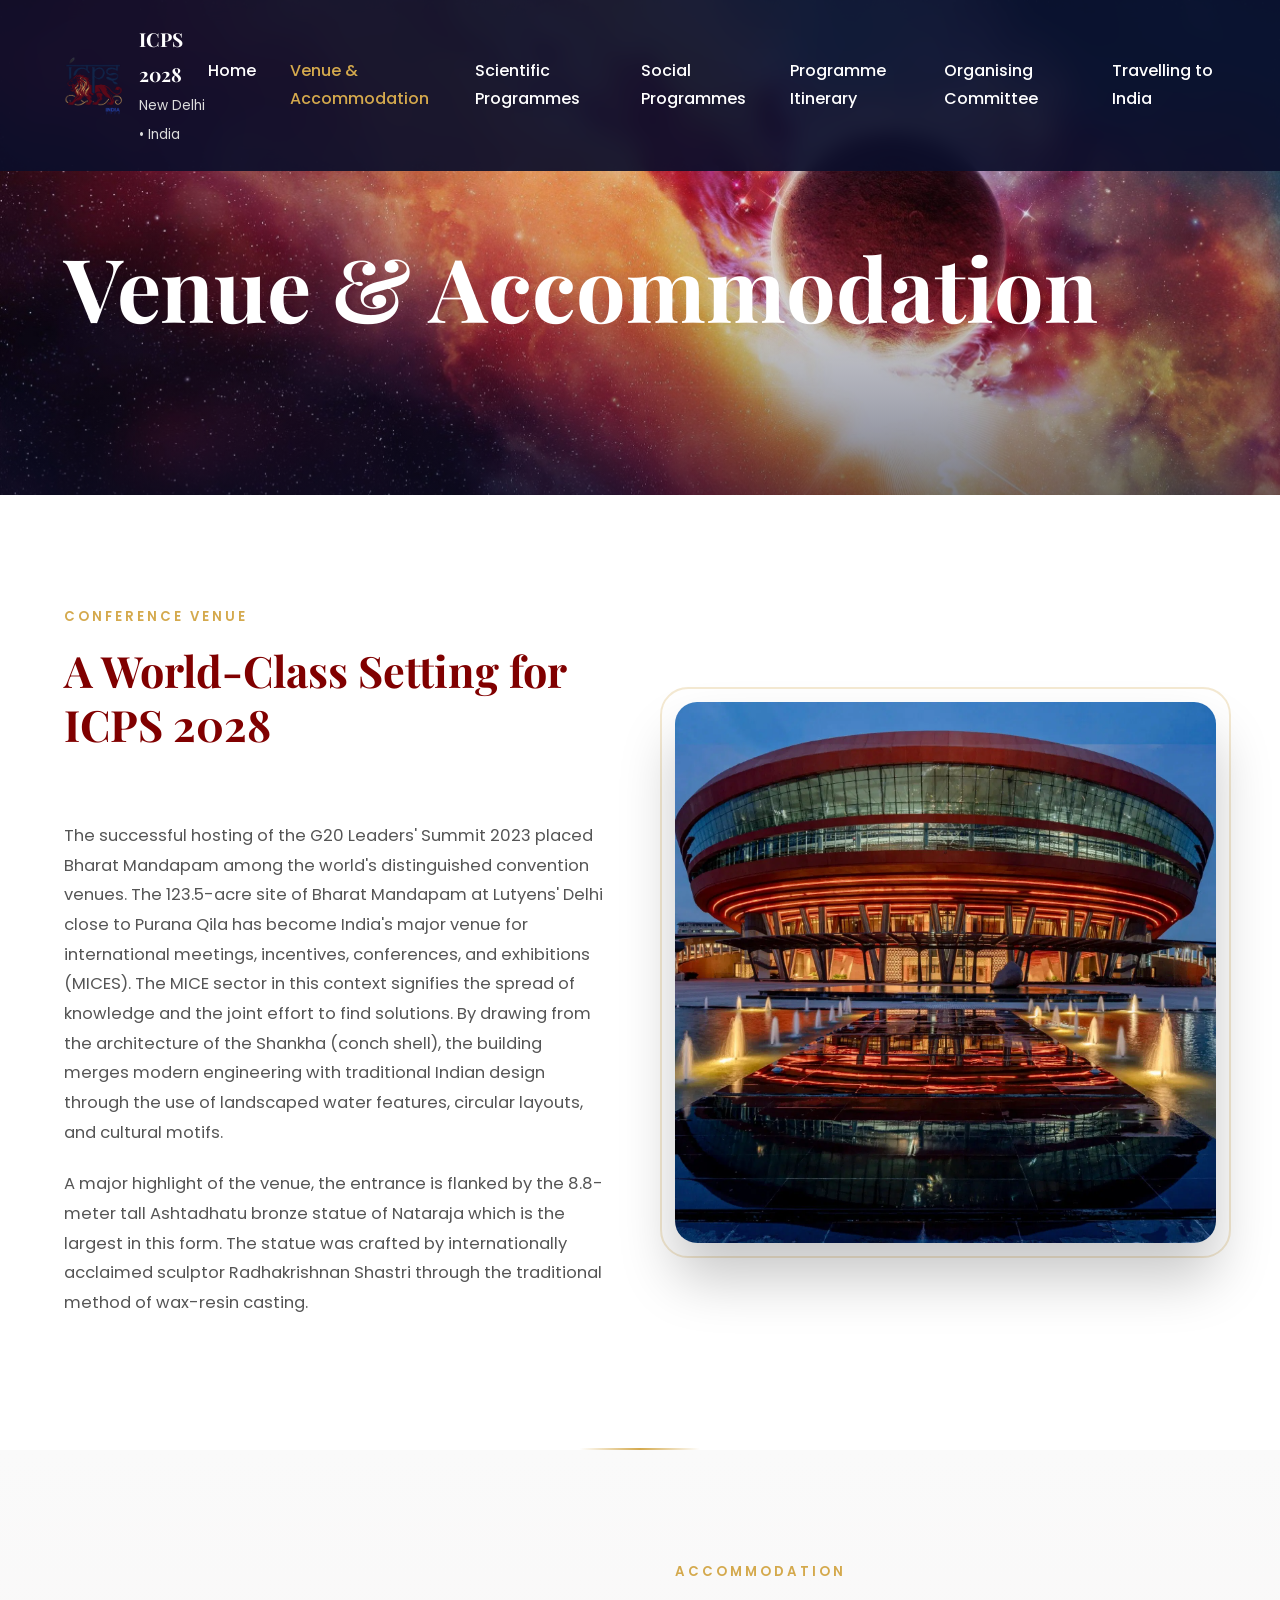
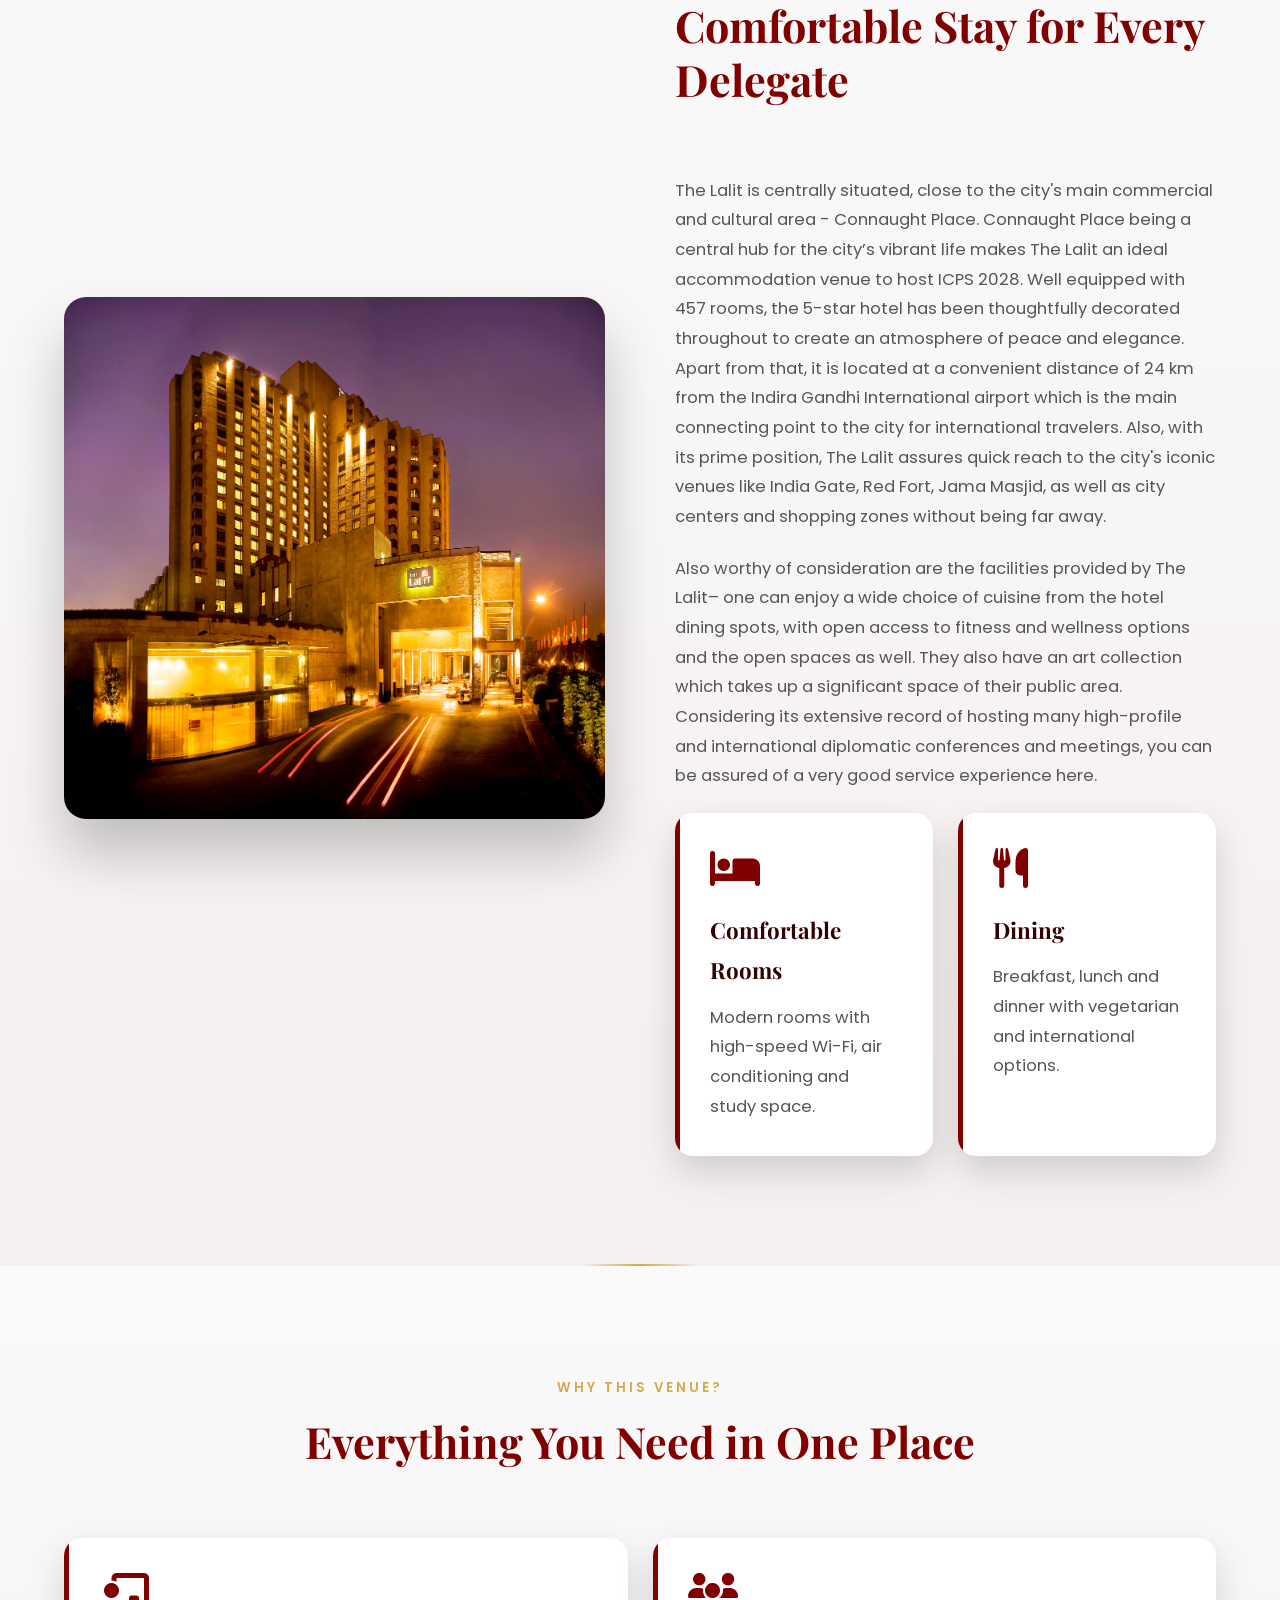
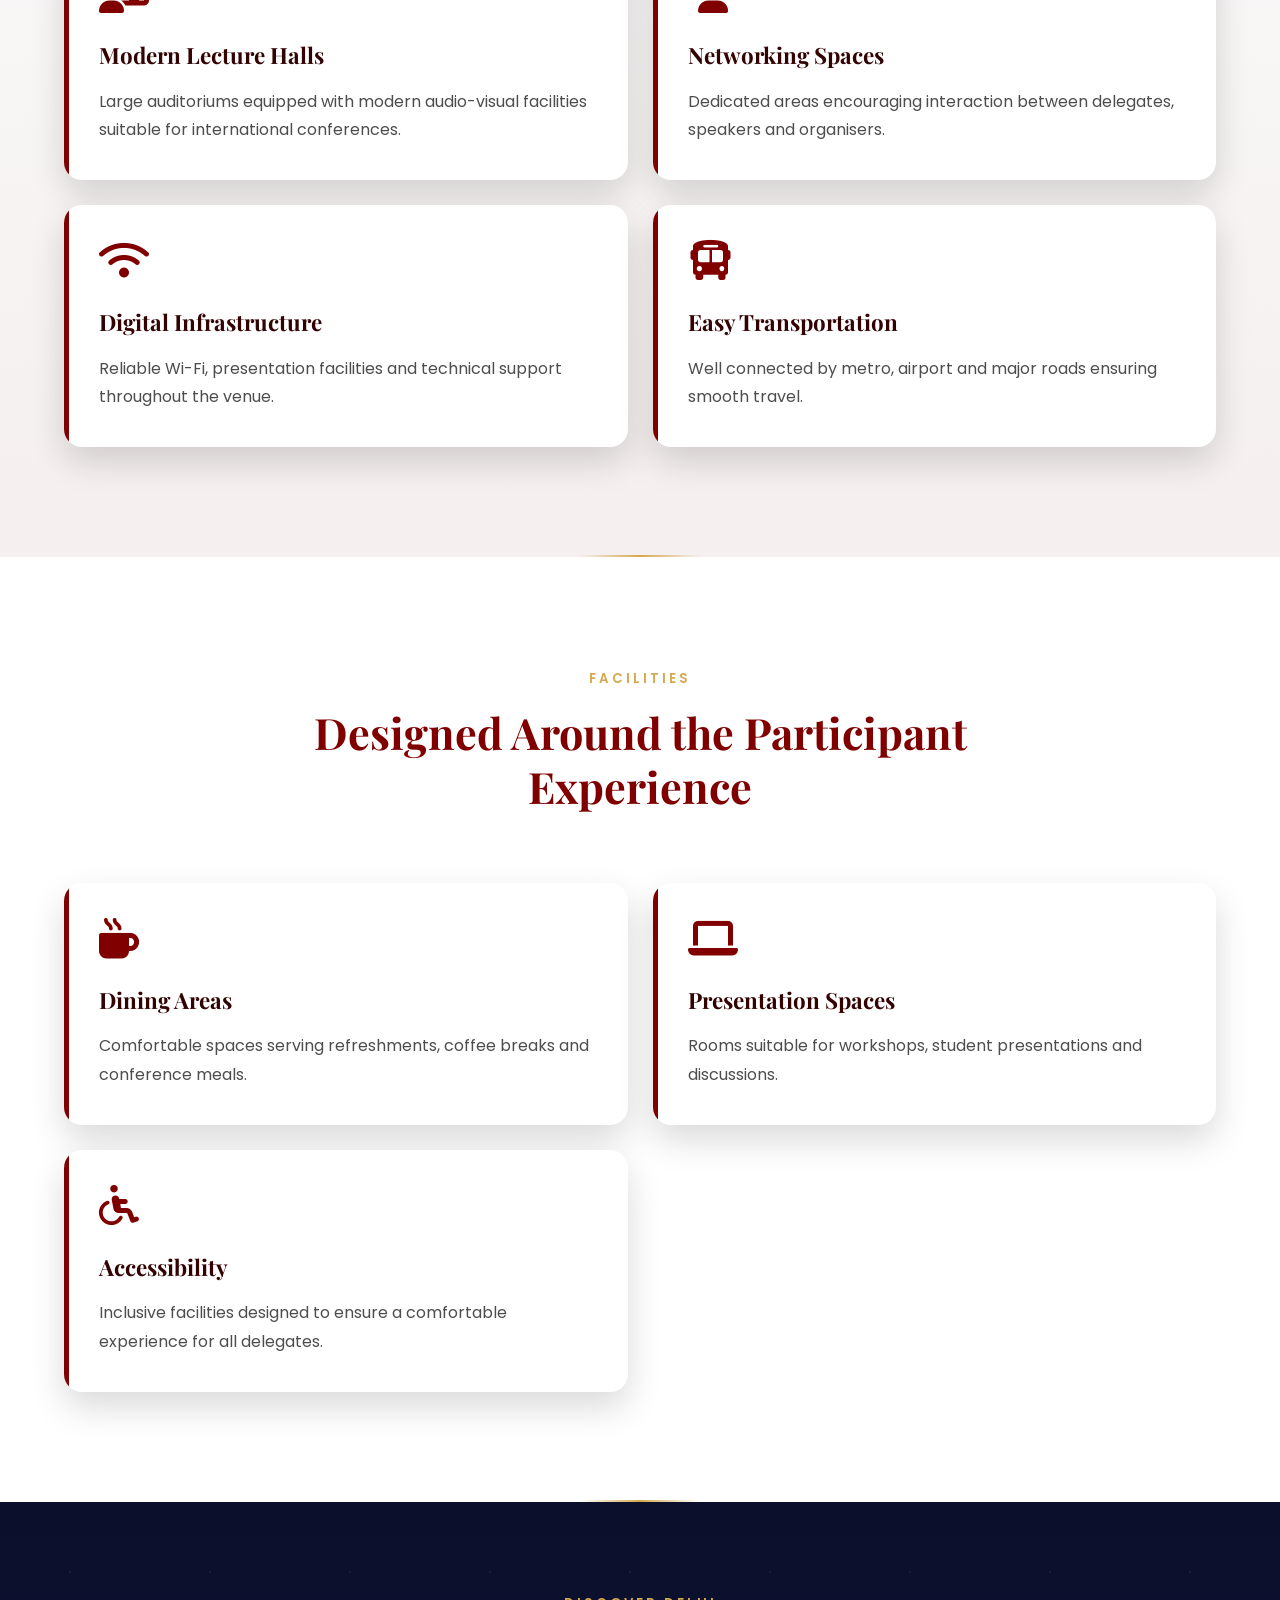
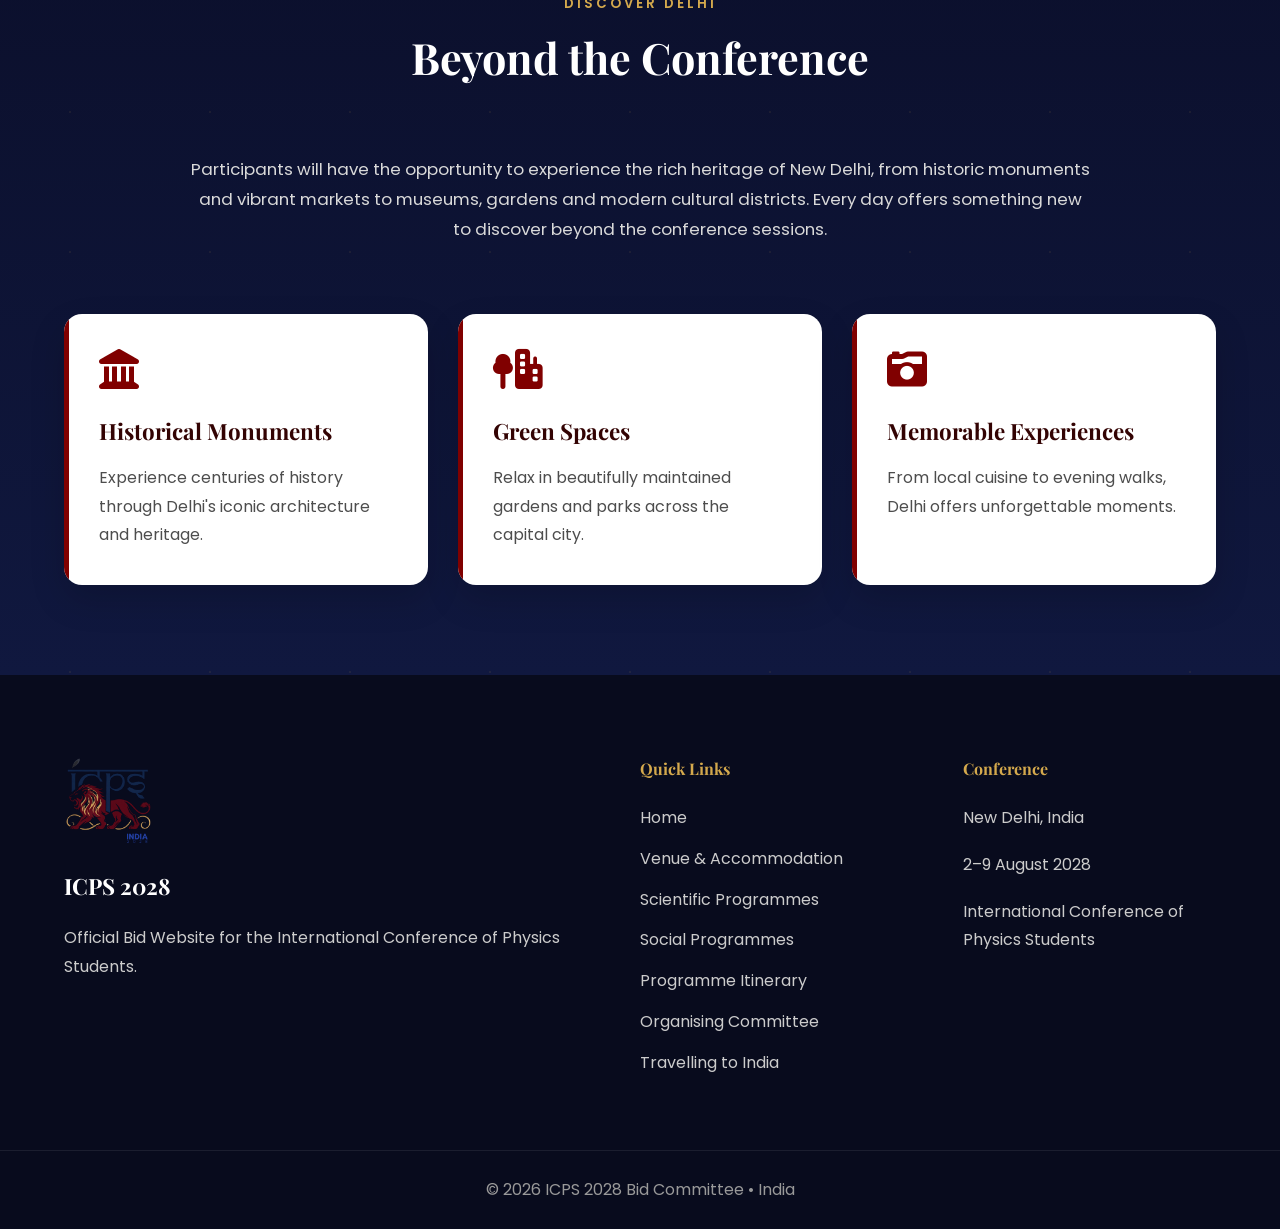
==== accommodation.html @ 09d7562a "Added files via upload" ====
<!DOCTYPE html>
<html lang="en">

<head>

    <meta charset="UTF-8">

    <meta http-equiv="X-UA-Compatible" content="IE=edge">

    <meta name="viewport" content="width=device-width, initial-scale=1.0">

    <title>Accommodation & Venue | ICPS 2028</title>

    <link rel="icon" href="images/logo.png">

    <link rel="preconnect" href="https://fonts.googleapis.com">

    <link rel="preconnect" href="https://fonts.gstatic.com" crossorigin>

    <link href="https://fonts.googleapis.com/css2?family=Playfair+Display:wght@600;700&family=Poppins:wght@300;400;500;600;700&display=swap"
        rel="stylesheet">

    <link rel="stylesheet"
        href="https://cdnjs.cloudflare.com/ajax/libs/font-awesome/6.6.0/css/all.min.css">

    <link rel="stylesheet" href="css/style.css">

</head>

<body>

<header id="header">

<div class="container nav-container">

<a href="index.html" class="logo">

<img src="images/logo.png" alt="ICPS Logo">

<div class="logo-text">

<h3>ICPS 2028</h3>

<span>New Delhi • India</span>

</div>

</a>

<nav>

<ul>

<li><a href="index.html">Home</a></li>

<li><a class="active" href="accommodation.html">Venue & Accommodation</a></li>

<li><a href="scientific.html">Scientific Programmes</a></li>

<li><a href="social.html">Social Programmes</a></li>

<li><a href="schedule.html">Programme Itinerary</a></li>

<li><a href="committee.html">Organising Committee</a></li>

<li><a href="flights.html">Travelling to India</a></li>

</ul>

</nav>

<div class="mobile-menu">

<i class="fa-solid fa-bars"></i>

</div>

</div>

</header>



<!-- ================================= -->

<!-- PAGE HERO -->

<!-- ================================= -->

<section class="sub-hero">

<img src="images/hero-bg.jpg" class="hero-bg">

<div class="overlay"></div>

<div class="container">

<h1>

Venue & Accommodation

</h1>


</div>

</section>



<!-- ================================= -->
<!-- CONFERENCE VENUE -->
<!-- ================================= -->

<section class="section">

    <div class="container">

        <div class="two-column reverse">

            <div class="image-content">

                <img src="images/venue.jpg" alt="Conference Venue">

            </div>

            <div class="text-content">

                <div class="section-title left">

                    <h5>CONFERENCE VENUE</h5>

                    <h2>

                        A World-Class Setting for ICPS 2028

                    </h2>

                </div>

                <p>

The successful hosting of the G20 Leaders' Summit 2023 placed Bharat Mandapam among the world's distinguished convention venues. The 123.5-acre site of Bharat Mandapam at Lutyens' Delhi close to Purana Qila has become India's major venue for international meetings, incentives, conferences, and exhibitions (MICES). The MICE sector in this context signifies the spread of knowledge and the joint effort to find solutions. By drawing from the architecture of the Shankha (conch shell), the building merges modern engineering with traditional Indian design through the use of landscaped water features, circular layouts, and cultural motifs.

                </p>

                <p>

A major highlight of the venue, the entrance is flanked by the 8.8-meter tall Ashtadhatu bronze statue of Nataraja which is the largest in this form. The statue was crafted by internationally acclaimed sculptor Radhakrishnan Shastri through the traditional method of wax-resin casting.

                </p>

            </div>

        </div>

    </div>

</section>


<!-- ================================= -->

<!-- ACCOMMODATION -->

<!-- ================================= -->

<section class="section alt-section">

<div class="container">

<div class="two-column">

<div class="image-content">

<img src="images/accommodation.jpg"
alt="Accommodation">

</div>

<div class="text-content">

<div class="section-title left">

<h5>ACCOMMODATION</h5>

<h2>

Comfortable Stay for Every Delegate

</h2>

</div>

<p>

The Lalit is centrally situated, close to the city's main commercial and cultural area - Connaught Place. Connaught Place being a central hub for the city’s vibrant life makes The Lalit an ideal accommodation venue to host ICPS 2028.

Well equipped with 457 rooms, the 5-star hotel has been thoughtfully decorated throughout to create an atmosphere of peace and elegance. Apart from that, it is located at a convenient distance of 24 km from the Indira Gandhi International airport which is the main connecting point to the city for international travelers. Also, with its prime position, The Lalit assures quick reach to the city's iconic venues like India Gate, Red Fort, Jama Masjid, as well as city centers and shopping zones without being far away.
</p>

<p>

Also worthy of consideration are the facilities provided by The Lalit– one can enjoy a wide choice of cuisine from the hotel dining spots, with open access to fitness and wellness options and the open spaces as well. They also have an art collection which takes up a significant space of their public area. Considering its extensive record of hosting many high-profile and international diplomatic conferences and meetings, you can be assured of a very good service experience here.

</p>

<div class="feature-grid">

<div class="feature-card">

<i class="fa-solid fa-bed"></i>

<h3>

Comfortable Rooms

</h3>

<p>

Modern rooms with high-speed Wi-Fi,
air conditioning and study space.

</p>

</div>

<div class="feature-card">

<i class="fa-solid fa-utensils"></i>

<h3>

Dining

</h3>

<p>

Breakfast, lunch and dinner with
vegetarian and international options.

</p>

</div>

</div>

</div>

</div>

</div>

</section>


<!-- ================================= -->
<!-- VENUE HIGHLIGHTS -->
<!-- ================================= -->

<section class="section alt-section">

<div class="container">

<div class="section-title">

<h5>WHY THIS VENUE?</h5>

<h2>

Everything You Need in One Place

</h2>

</div>

<div class="feature-grid">

<div class="feature-card">

<i class="fa-solid fa-chalkboard-user"></i>

<h3>

Modern Lecture Halls

</h3>

<p>

Large auditoriums equipped with modern
audio-visual facilities suitable for
international conferences.

</p>

</div>

<div class="feature-card">

<i class="fa-solid fa-users"></i>

<h3>

Networking Spaces

</h3>

<p>

Dedicated areas encouraging interaction
between delegates, speakers and organisers.

</p>

</div>

<div class="feature-card">

<i class="fa-solid fa-wifi"></i>

<h3>

Digital Infrastructure

</h3>

<p>

Reliable Wi-Fi, presentation facilities
and technical support throughout the venue.

</p>

</div>

<div class="feature-card">

<i class="fa-solid fa-bus"></i>

<h3>

Easy Transportation

</h3>

<p>

Well connected by metro, airport and
major roads ensuring smooth travel.

</p>

</div>

</div>

</div>

</section>



<!-- ================================= -->
<!-- FACILITIES -->
<!-- ================================= -->

<section class="section">

<div class="container">

<div class="section-title">

<h5>FACILITIES</h5>

<h2>

Designed Around the Participant Experience

</h2>

</div>

<div class="feature-grid">

<div class="feature-card">

<i class="fa-solid fa-mug-hot"></i>

<h3>

Dining Areas

</h3>

<p>

Comfortable spaces serving refreshments,
coffee breaks and conference meals.

</p>

</div>

<div class="feature-card">

<i class="fa-solid fa-laptop"></i>

<h3>

Presentation Spaces

</h3>

<p>

Rooms suitable for workshops,
student presentations and discussions.

</p>

</div>

<div class="feature-card">

<i class="fa-solid fa-wheelchair"></i>

<h3>

Accessibility

</h3>

<p>

Inclusive facilities designed to ensure
a comfortable experience for all delegates.

</p>

</div>

</div>

</div>

</section>



<!-- ================================= -->
<!-- EXPLORE DELHI -->
<!-- ================================= -->

<section class="readiness">

<div class="container">

<div class="section-title">

<h5>DISCOVER DELHI</h5>

<h2>

Beyond the Conference

</h2>

</div>

<p class="readiness-text">

Participants will have the opportunity to
experience the rich heritage of New Delhi,
from historic monuments and vibrant markets
to museums, gardens and modern cultural
districts. Every day offers something new
to discover beyond the conference sessions.

</p>

<div class="ready-grid">

<div class="feature-card">

<i class="fa-solid fa-landmark"></i>

<h3>

Historical Monuments

</h3>

<p>

Experience centuries of history through
Delhi's iconic architecture and heritage.

</p>

</div>

<div class="feature-card">

<i class="fa-solid fa-tree-city"></i>

<h3>

Green Spaces

</h3>

<p>

Relax in beautifully maintained gardens
and parks across the capital city.

</p>

</div>

<div class="feature-card">

<i class="fa-solid fa-camera-retro"></i>

<h3>

Memorable Experiences

</h3>

<p>

From local cuisine to evening walks,
Delhi offers unforgettable moments.

</p>

</div>

</div>

</div>

</section>



<!-- ================================= -->
<!-- FOOTER -->
<!-- ================================= -->

<footer>

<div class="container footer-grid">

<div>

<img src="images/logo.png"
class="footer-logo"
alt="ICPS Logo">

<h3>

ICPS 2028

</h3>

<p>

Official Bid Website for the
International Conference of
Physics Students.

</p>

</div>

<div>

<h4>

Quick Links

</h4>

<ul>

<li><a href="index.html">Home</a></li>

<li><a href="accommodation.html">Venue & Accommodation</a></li>

<li><a href="scientific.html">Scientific Programmes</a></li>

<li><a href="social.html">Social Programmes</a></li>

<li><a href="schedule.html">Programme Itinerary</a></li>

<li><a href="committee.html">Organising Committee</a></li>

<li><a href="flights.html">Travelling to India</a></li>

</ul>

</div>

<div>

<h4>

Conference

</h4>

<p>

New Delhi, India

</p>

<p>

2–9 August 2028

</p>

<p>

International Conference of
Physics Students

</p>

</div>

</div>

<div class="copyright">

© 2026 ICPS 2028 Bid Committee • India

</div>

</footer>

<script src="js/script.js"></script>

</body>

</html>
---- css/style.css ----
/* ===================================================
   ICPS 2028
   Main Stylesheet
   Part 1
=================================================== */


/*==============================
        GOOGLE VARIABLES
==============================*/

:root{

    --primary:#800000;
    --secondary:#330303;

    --white:#FFFFFF;

    --light:#E4D5D8;

    --navy:#0B0F2B;

    --gold:#D4A94D;

    --shadow:0 15px 35px rgba(0,0,0,.15);

    --radius:18px;

    --transition:.35s ease;

}


/*==============================
          RESET
==============================*/

*{

    margin:0;
    padding:0;
    box-sizing:border-box;

}

html{

    scroll-behavior:smooth;

}

body{

    font-family:'Poppins',sans-serif;

    color:var(--secondary);

    background:var(--white);

    overflow-x:hidden;

    line-height:1.8;

}

img{

    width:100%;

    display:block;

}

a{

    text-decoration:none;

}

ul{

    list-style:none;

}

section{

    padding:90px 0;

}

.container{

    width:90%;

    max-width:1250px;

    margin:auto;

}


/*==============================
        TYPOGRAPHY
==============================*/

h1,h2,h3,h4{

    font-family:'Playfair Display',serif;

    font-weight:700;

}

h1{

    font-size:5.5rem;

    color:white;

}

h1 span{

    color:var(--gold);

}

h2{

    font-size:2.7rem;

    color:var(--primary);

}

h3{

    font-size:1.4rem;

}

p{

    color:#4d4d4d;

    margin:18px 0;

}


/*==============================
        LOADER
==============================*/

#loader{

    position:fixed;

    inset:0;

    background:var(--navy);

    display:flex;

    flex-direction:column;

    justify-content:center;

    align-items:center;

    z-index:9999;

}

#loader img{

    width:120px;

    margin-bottom:20px;

}

#loader h2{

    color:white;

    letter-spacing:3px;

}

#loader span{

    color:var(--gold);

    margin-top:10px;

}


/*==============================
        HEADER
==============================*/

#header{

    position:fixed;

    top:0;

    left:0;

    width:100%;

    z-index:9999;

    background:rgba(11,15,43,.92);

    backdrop-filter:blur(10px);

    transition:.4s;

}

.nav-container{

    display:flex;

    justify-content:space-between;

    align-items:center;

    padding:22px 0;

}

.scrolled{

    box-shadow:0 10px 25px rgba(0,0,0,.25);

}

.logo{

    display:flex;

    align-items:center;

    gap:15px;

}

.logo img{

width:60px;

height:auto;

}

.logo h3{

    color:white;

    font-size:1.2rem;

}

.logo span{

    color:#ddd;

    font-size:.85rem;

}

nav ul{

    display:flex;

    gap:34px;

}

nav a{

    color:white;

    font-weight:500;

    transition:var(--transition);

    position:relative;

}

nav a::after{

    content:"";

    position:absolute;

    left:0;

    bottom:-6px;

    width:0;

    height:2px;

    background:var(--gold);

    transition:.35s;

}

nav a:hover::after{

    width:100%;

}

nav a:hover{

    color:var(--gold);

}

.active{

    color:var(--gold);

}

.mobile-menu{

    display:none;

    color:white;

    font-size:1.6rem;

    cursor:pointer;

}


/*==============================
            HERO
==============================*/

.hero{

    position:relative;

    min-height:100vh;

    display:flex;

    justify-content:center;

    align-items:center;

    overflow:hidden;

}

.hero-bg{

    position:absolute;

    inset:0;

    width:100%;

    height:100%;

    object-fit:cover;

    z-index:-3;

}

.overlay{

    position:absolute;

    inset:0;

    background:linear-gradient(
        to bottom,
        rgba(11,15,43,0) 0%,
        rgba(11,15,43,0.05) 25%,
        rgba(11,15,43,0.15) 55%,
        rgba(11,15,43,0.35) 80%,
        rgba(11,15,43,0.55) 100%
    );

    z-index:-2;

}

.hero-content{

    text-align:center;

    margin-top:80px;

}

.welcome{

    letter-spacing:6px;

    color:white;

    text-transform:uppercase;

    font-size:.85rem;

}


.hero h2{

    color:white;

    margin-top:10px;

    font-size:2rem;

}

.tagline{

    color:#ededed;

    font-size:1.2rem;

    margin:25px auto;

    max-width:700px;

}

.registration{

    margin-bottom:45px;

}


/*==============================
      DISCOVER BUTTON
==============================*/

.discover-btn{

    display:inline-flex;

    align-items:center;

    gap:12px;

    margin-top:40px;

    background:var(--primary);

    color:white;

    padding:16px 34px;

    border-radius:40px;

    transition:.35s;

    box-shadow:0 12px 30px rgba(0,0,0,.25);

}

.discover-btn:hover{

    background:var(--gold);

    color:var(--secondary);

    transform:translateY(-4px);

}


/*==============================
      STAR BACKGROUND
==============================*/

.stars{

    position:absolute;

    inset:0;

    background-image:
        radial-gradient(white 1px,transparent 1px),
        radial-gradient(var(--gold) 1px,transparent 1px);

    background-size:90px 90px,160px 160px;

    opacity:.35;

    animation:starsMove 80s linear infinite;

    z-index:-1;

}

@keyframes starsMove{

    from{

        transform:translateY(0);

    }

    to{

        transform:translateY(-700px);

    }

}


/*==============================
     SCROLL INDICATOR
==============================*/

.scroll-indicator{

    position:absolute;

    bottom:30px;

    left:50%;

    transform:translateX(-50%);

}

.scroll-indicator span{

    display:block;

    width:28px;

    height:48px;

    border:2px solid white;

    border-radius:30px;

    position:relative;

}

.scroll-indicator span::before{

    content:"";

    position:absolute;

    width:7px;

    height:7px;

    background:white;

    border-radius:50%;

    left:50%;

    transform:translateX(-50%);

    animation:scroll 1.6s infinite;

}

@keyframes scroll{

    0%{

        top:8px;
        opacity:1;

    }

    100%{

        top:28px;
        opacity:0;

    }

}
/*==================================================
                PART 2
        CONTENT SECTIONS
==================================================*/


/*==============================
        COUNTDOWN
==============================*/

.countdown{

    display:flex;

    justify-content:center;

    gap:22px;

    margin-top:45px;

    flex-wrap:wrap;

}

.time-box{

    width:115px;

    height:115px;

    border-radius:20px;

    background:rgba(255,255,255,.08);

    backdrop-filter:blur(15px);

    border:1px solid rgba(255,255,255,.15);

    display:flex;

    flex-direction:column;

    justify-content:center;

    align-items:center;

    transition:.35s;

    box-shadow:0 20px 35px rgba(0,0,0,.25);

}

.time-box:hover{

    transform:translateY(-8px);

    border-color:var(--gold);

    box-shadow:0 0 25px rgba(212,169,77,.35);

}

.time-box h3{

    font-size:2.5rem;

    color:white;

    margin-bottom:8px;

}

.time-box span{

    color:var(--gold);

    text-transform:uppercase;

    font-size:.8rem;

    letter-spacing:2px;

}



/*==============================
        SECTION TITLE
==============================*/

.section-title{

    text-align:center;

    margin-bottom:70px;

}

.section-title.left{

    text-align:left;

}

.section-title h5{

    color:var(--gold);

    letter-spacing:3px;

    margin-bottom:14px;

    font-weight:600;

}

.section-title h2{

    max-width:750px;

    margin:auto;

    line-height:1.25;

}

.section-title.left h2{

    margin:0;

}



/*==============================
        LAYOUT
==============================*/

.two-column{

    display:grid;

    grid-template-columns:1fr 1fr;

    gap:70px;

    align-items:center;

}

.two-column.reverse{

    direction:rtl;

}

.two-column.reverse>*{

    direction:ltr;

}



/*==============================
        TEXT
==============================*/

.text-content p{

    font-size:1.03rem;

    color:#555;

    margin-bottom:22px;

}



/*==============================
      FEATURE GRID
==============================*/

.feature-grid{

    display:grid;

    grid-template-columns:repeat(2,1fr);

    gap:25px;

}



/*==============================
      FEATURE CARD
==============================*/

.feature-card{

    background:white;

    padding:35px;

    border-radius:18px;

    box-shadow:var(--shadow);

    transition:.4s;

    position:relative;

    overflow:hidden;

}

.feature-card::before{

    content:"";

    position:absolute;

    top:0;

    left:0;

    width:5px;

    height:100%;

    background:var(--primary);

    transition:.35s;

}

.feature-card:hover{

    transform:translateY(-10px);

    box-shadow:0 30px 45px rgba(0,0,0,.18);

}

.feature-card:hover::before{

    width:100%;

    opacity:.05;

}

.feature-card i{

    font-size:2.5rem;

    color:var(--primary);

    margin-bottom:22px;

}

.feature-card h3{

    margin-bottom:12px;

    color:var(--secondary);

}

.feature-card p{

    margin:0;

}



/*==============================
      IMAGE BLOCK
==============================*/

.image-content{

    position:relative;

}

.image-content img{

    border-radius:22px;

    box-shadow:0 35px 55px rgba(0,0,0,.22);

    transition:.45s;

}

.image-content:hover img{

    transform:scale(1.03);

}



/*==============================
      ALT SECTION
==============================*/

.alt-section{

    background:linear-gradient(

        to bottom,

        #fafafa,

        #f5efef

    );

}



/*==============================
        STATS
==============================*/

.stats{

    display:flex;

    gap:22px;

    margin-top:40px;

    flex-wrap:wrap;

}

.stat-box{

    flex:1;

    min-width:150px;

    background:white;

    padding:28px;

    border-radius:18px;

    text-align:center;

    box-shadow:var(--shadow);

    transition:.35s;

}

.stat-box:hover{

    transform:translateY(-8px);

}

.stat-box h3{

    font-size:2.4rem;

    color:var(--primary);

}

.stat-box span{

    color:#666;

    font-size:.92rem;

}



/*==============================
      DECORATIVE LINE
==============================*/

.section{

    position:relative;

}

.section::after{

    content:"";

    position:absolute;

    bottom:0;

    left:50%;

    transform:translateX(-50%);

    width:120px;

    height:2px;

    background:linear-gradient(

        to right,

        transparent,

        var(--gold),

        transparent

    );

}



/*==============================
        SUBTLE GLOW
==============================*/

.feature-card:hover i{

    color:var(--gold);

}

.image-content::before{

    content:"";

    position:absolute;

    inset:-15px;

    border:2px solid rgba(212,169,77,.25);

    border-radius:28px;

    z-index:-1;

}



/*==============================
      SECTION SPACING
==============================*/

.section{

    padding-top:110px;

    padding-bottom:110px;

}
/*==================================================
                PART 3
        FOOTER • RESPONSIVE • ANIMATIONS
==================================================*/


/*==============================
        READY SECTION
==============================*/

.readiness{

    background:linear-gradient(
        180deg,
        var(--navy),
        #10183f
    );

    color:white;

    position:relative;

    overflow:hidden;

}

.readiness::before{

    content:"";

    position:absolute;

    inset:0;

    background-image:
        radial-gradient(var(--gold) 1px, transparent 1px);

    background-size:140px 140px;

    opacity:.08;

}

.readiness .container{

    position:relative;

    z-index:2;

}

.readiness .section-title h2{

    color:white;

}

.readiness .section-title h5{

    color:var(--gold);

}

.readiness-text{

    max-width:900px;

    margin:auto;

    text-align:center;

    color:#d9d9d9;

    font-size:1.05rem;

    margin-bottom:70px;

}



/*==============================
        READY GRID
==============================*/

.ready-grid{

    display:grid;

    grid-template-columns:repeat(3,1fr);

    gap:30px;

}

.ready-card{

    background:rgba(255,255,255,.08);

    border:1px solid rgba(255,255,255,.10);

    border-radius:20px;

    padding:40px;

    text-align:center;

    transition:all .35s ease;

    position:relative;

    overflow:hidden;

}

.ready-card:hover{

    background:rgba(255,255,255,.12);

    border-color:var(--gold);

    transform:translateY(-10px);

}

.ready-card::before{

    content:"";

    position:absolute;

    inset:0;

    background:rgba(255,255,255,.05);

    pointer-events:none;

}

.ready-card h3,
.ready-card p{

    color:white;

}

.ready-card:hover h3,
.ready-card:hover p{

    color:white;

}



.ready-card i{

    font-size:3rem;

    color:var(--gold);

    margin-bottom:25px;

}

.ready-card h3{

    color:white;

    margin-bottom:15px;

}

.ready-card p{

    color:#d9d9d9;

}



/*==============================
        QUOTE BOX
==============================*/

.quote-box{

    margin-top:90px;

    padding:60px;

    border-radius:25px;

    text-align:center;

    background:rgba(255,255,255,.05);

    border:1px solid rgba(255,255,255,.08);

}

.quote-box h2{

    color:white;

    font-size:2.6rem;

    margin-bottom:20px;

}

.quote-box p{

    color:#ddd;

    font-size:1.1rem;

}



/*==============================
            FOOTER
==============================*/

footer{

    background:#080b1d;

    color:white;

    padding-top:80px;

}

.footer-grid{

    display:grid;

    grid-template-columns:2fr 1fr 1fr;

    gap:70px;

    padding-bottom:60px;

}

.footer-logo{

    width:90px;

    margin-bottom:20px;

}

footer h3{

    color:white;

    margin-bottom:15px;

}

footer h4{

    margin-bottom:20px;

    color:var(--gold);

}

footer p{

    color:#cccccc;

}

footer ul li{

    margin-bottom:12px;

}

footer a{

    color:#cccccc;

    transition:.3s;

}

footer a:hover{

    color:var(--gold);

    padding-left:6px;

}

.copyright{

    border-top:1px solid rgba(255,255,255,.08);

    text-align:center;

    padding:25px;

    color:#999;

}



/*==============================
        FADE ANIMATION
==============================*/

.reveal{

    opacity:0;

    transform:translateY(50px);

    transition:all .8s ease;

}

.reveal.active{

    opacity:1;

    transform:translateY(0);

}



/*==============================
        BUTTON GLOW
==============================*/

.discover-btn{

    position:relative;

    overflow:hidden;

}

.discover-btn::before{

    content:"";

    position:absolute;

    width:0;

    height:100%;

    left:0;

    top:0;

    background:rgba(255,255,255,.18);

    transition:.5s;

}

.discover-btn:hover::before{

    width:100%;

}



/*==============================
        LOADER FADE
==============================*/

.loader-hidden{

    opacity:0;

    visibility:hidden;

    transition:.6s;

}



/*==============================
        RESPONSIVE
==============================*/

@media(max-width:1100px){

    .two-column{

        grid-template-columns:1fr;

        gap:50px;

    }

    .feature-grid{

        grid-template-columns:1fr 1fr;

    }

    .ready-grid{

        grid-template-columns:1fr;

    }

    .footer-grid{

        grid-template-columns:1fr;

        text-align:center;

    }

}



@media(max-width:900px){

    nav{

        position:fixed;

        top:0;

        right:-100%;

        width:300px;

        height:100vh;

        background:var(--navy);

        transition:.4s;

        padding-top:120px;

    }

    nav.active{

        right:0;

    }

    nav ul{

        flex-direction:column;

        gap:28px;

        padding-left:40px;

    }

    .mobile-menu{

        display:block;

    }

    h1{

        font-size:4rem;

    }

    .countdown{

        gap:15px;

    }

    .time-box{

        width:110px;

        height:110px;

    }

}



@media(max-width:768px){

    section{

        padding:80px 0;

    }

    h1{

        font-size:3rem;

    }

    h2{

        font-size:2rem;

    }

    .hero h2{

        font-size:1.5rem;

    }

    .feature-grid{

        grid-template-columns:1fr;

    }

    .stats{

        flex-direction:column;

    }

    .quote-box{

        padding:40px 25px;

    }

}



@media(max-width:520px){

    .container{

        width:92%;

    }

    .countdown{

        grid-template-columns:repeat(2,1fr);

    }

    .time-box{

        width:95px;

        height:95px;

    }

    .time-box h3{

        font-size:2rem;

    }

    .discover-btn{

        padding:14px 24px;

        font-size:.9rem;

    }

}



/*==============================
        SELECTION
==============================*/

::selection{

    background:var(--primary);

    color:white;

}



/*==============================
        SCROLLBAR
==============================*/

::-webkit-scrollbar{

    width:10px;

}

::-webkit-scrollbar-track{

    background:#f0f0f0;

}

::-webkit-scrollbar-thumb{

    background:var(--primary);

    border-radius:20px;

}

::-webkit-scrollbar-thumb:hover{

    background:#5f0000;

}

.hero-logo{

    width:160px;

    height:auto;

    display:block;

    margin:0 auto 30px;

}

.registration{

    margin-top:45px;
    margin-bottom:35px;

    font-size:2rem;
    font-weight:600;

    color:var(--gold);

}

.scroll-down{

    display:inline-block;

    margin-top:40px;

    padding:15px 38px;

    background:#800000;

    color:#fff;

    text-decoration:none;

    border-radius:40px;

    font-weight:600;

    transition:.3s;

    box-shadow:0 10px 30px rgba(0,0,0,.25);

}
.scroll-down:hover{

    background:#a10000;

    transform:translateY(-3px);

}
.sub-hero{

    position:relative;

    min-height:55vh;

    padding-top:170px;

    display:flex;

    align-items:center;

}
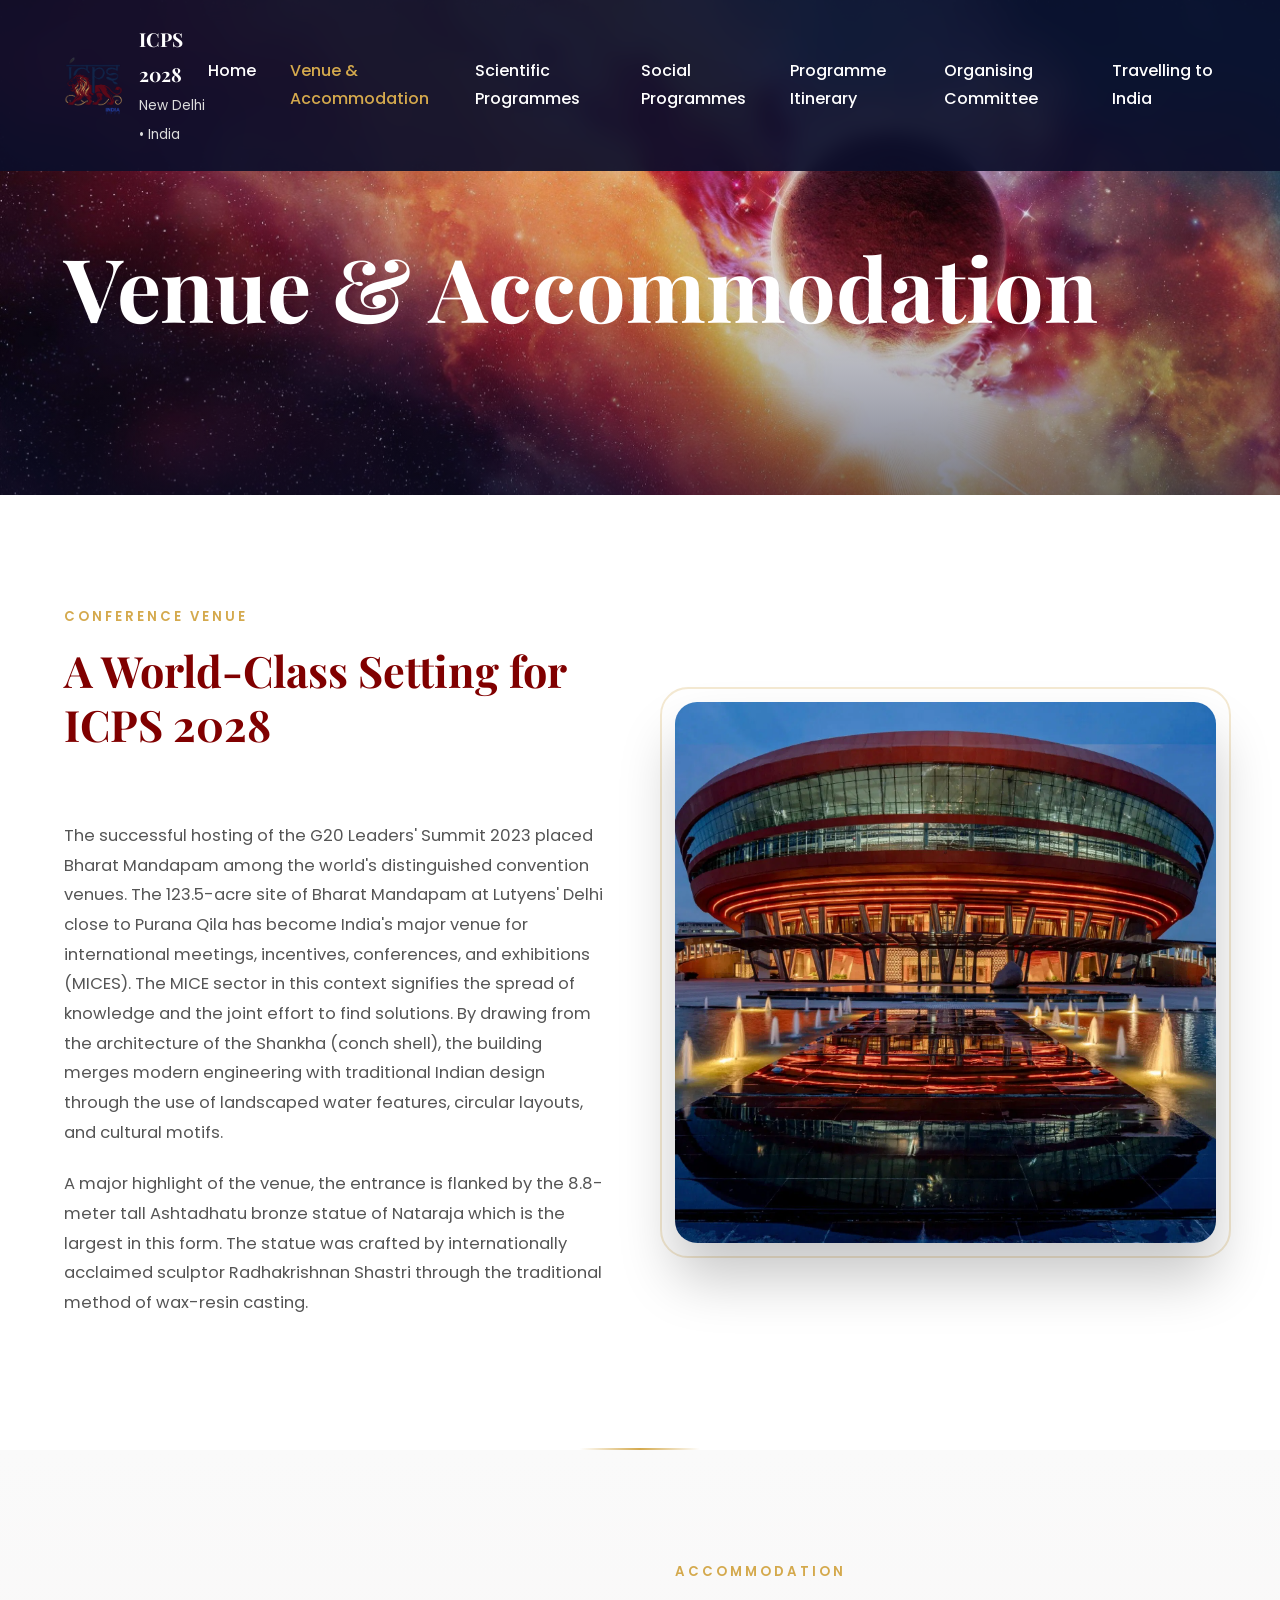
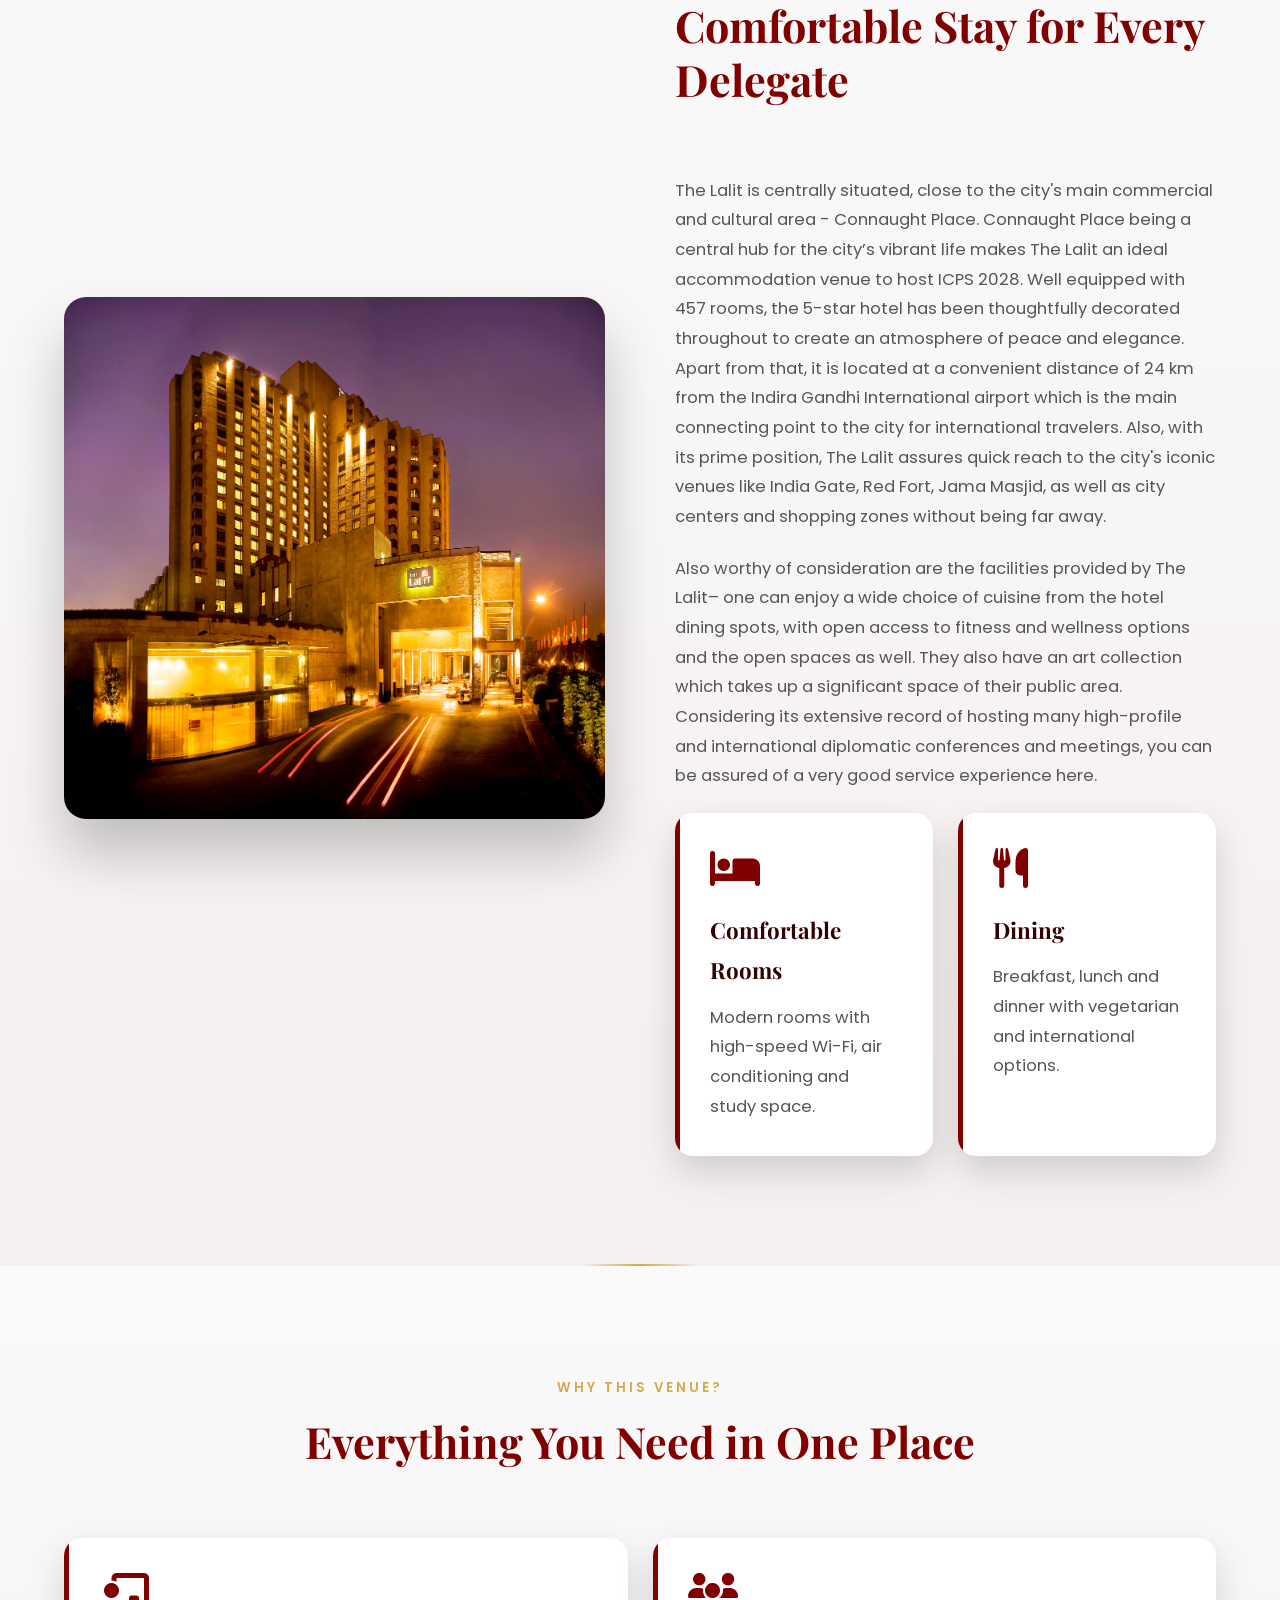
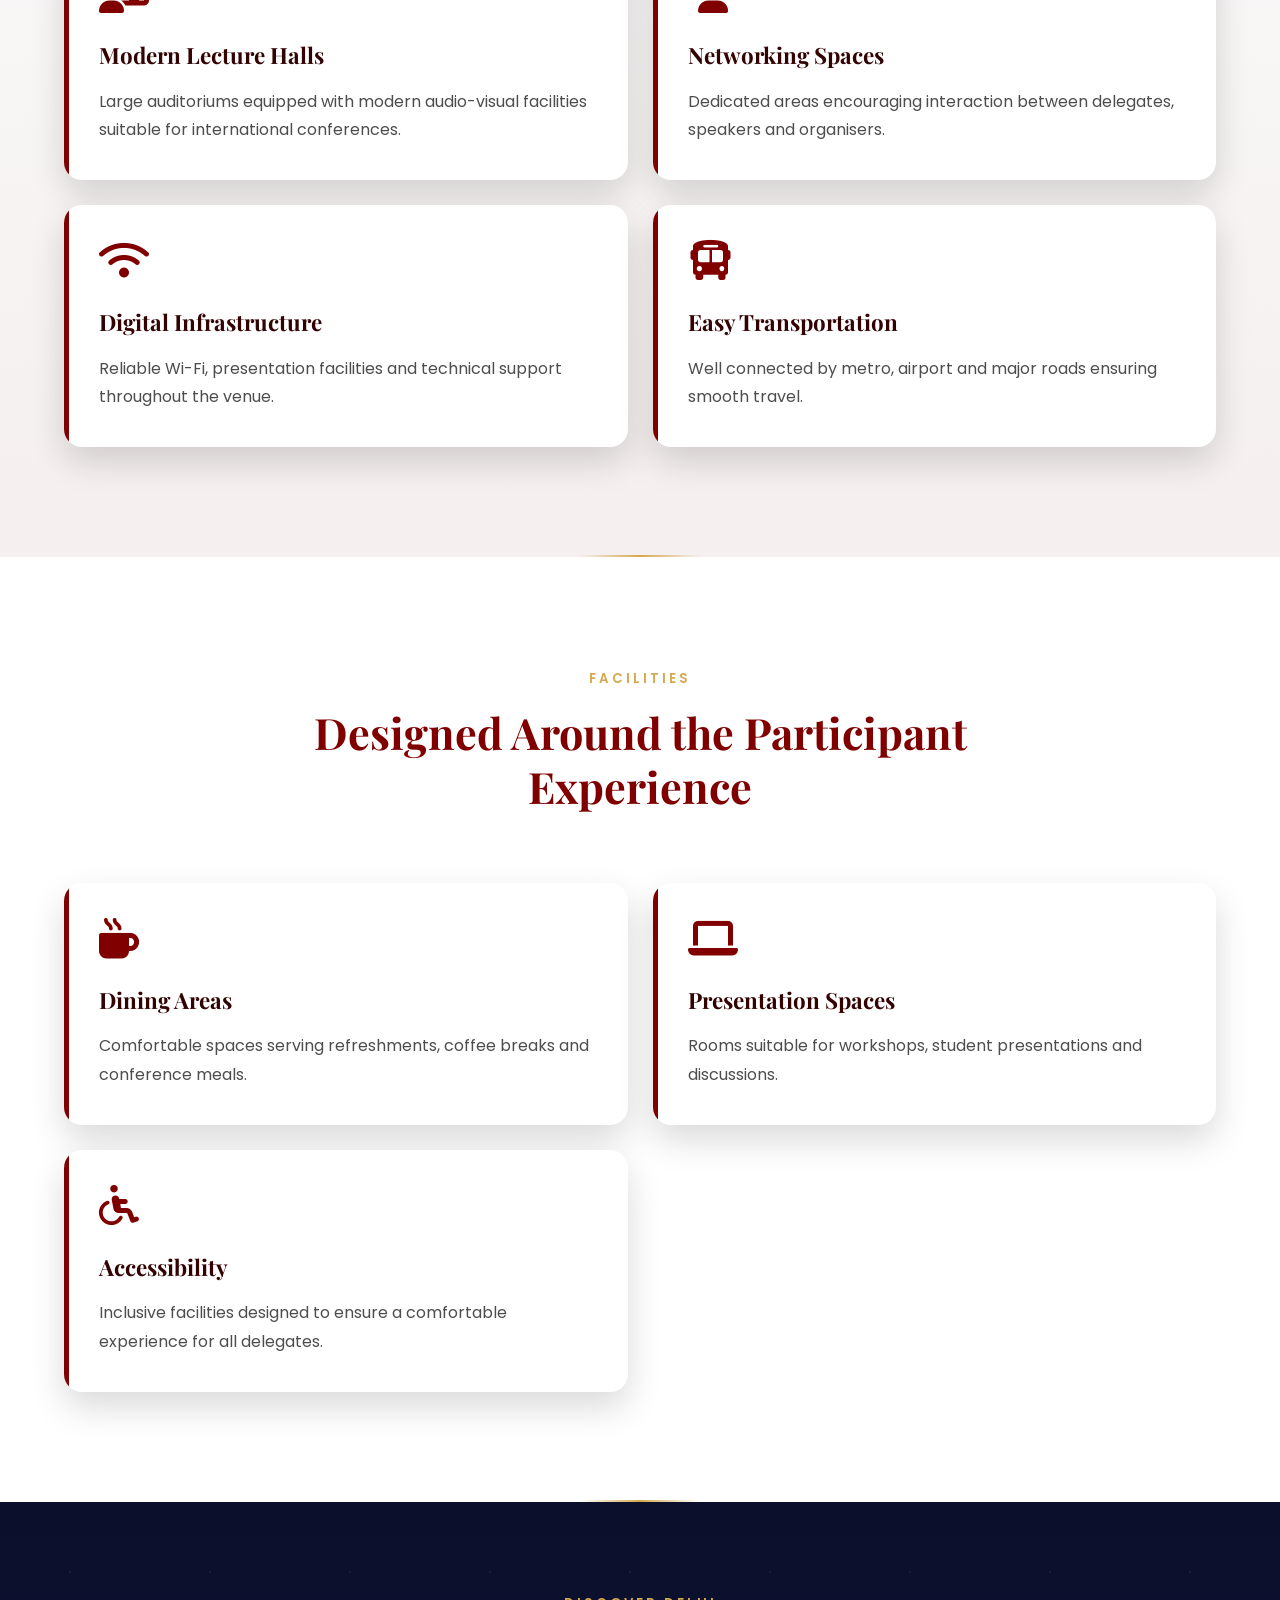
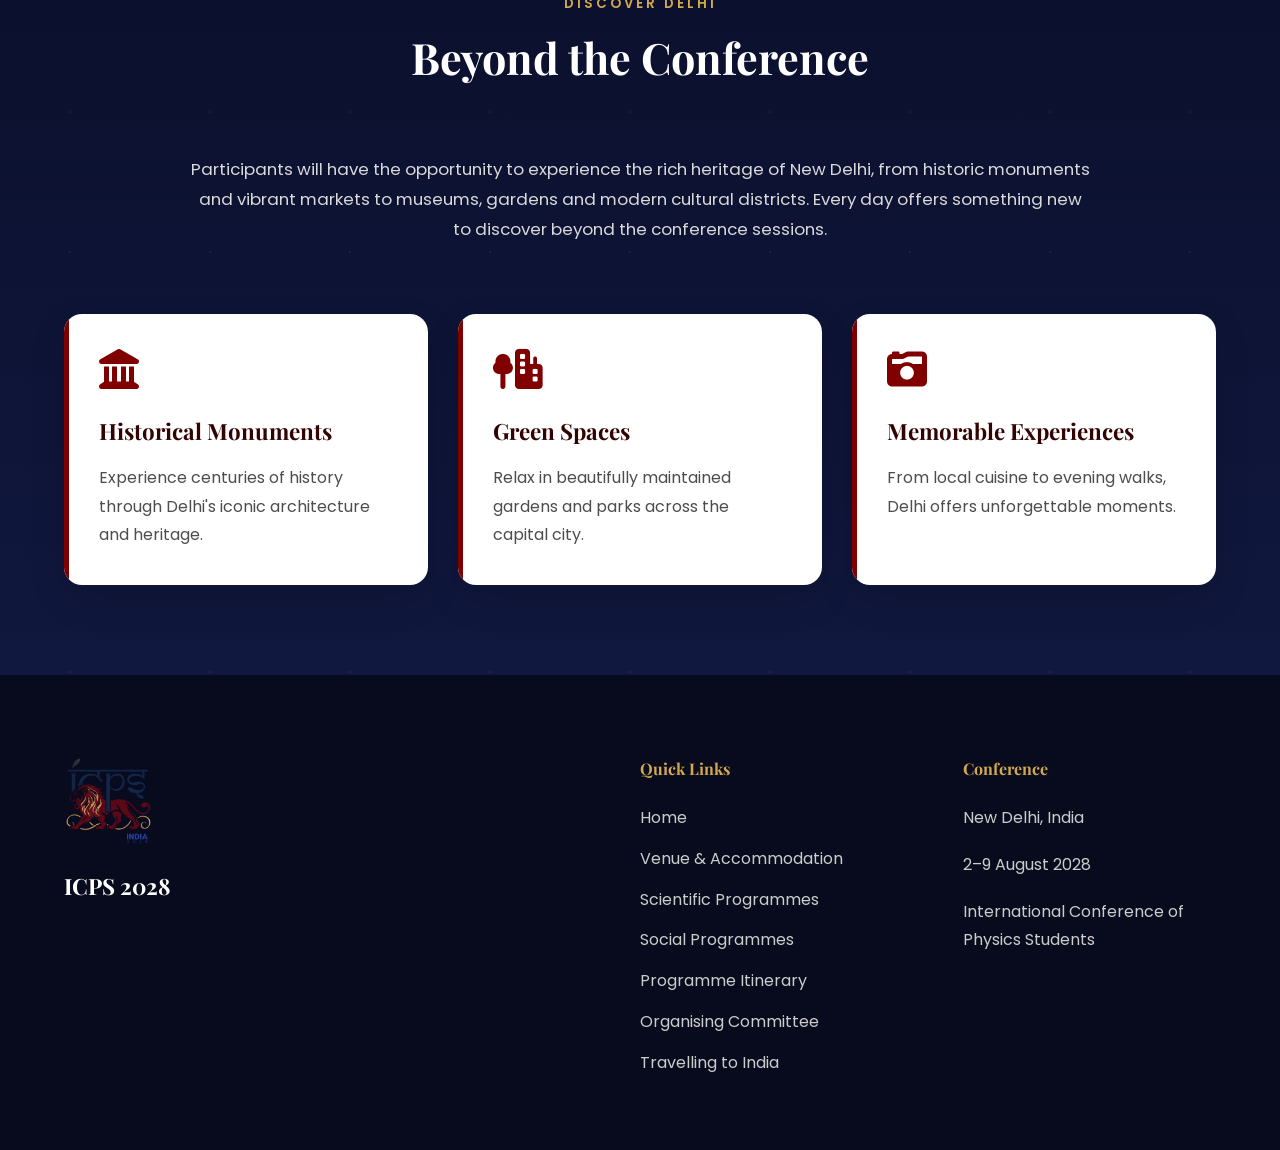
==== commit 8e833f52: "Update accommodation.html" ====
--- a/accommodation.html
+++ b/accommodation.html
@@ -568,14 +568,6 @@
 
 </h3>
 
-<p>
-
-Official Bid Website for the
-International Conference of
-Physics Students.
-
-</p>
-
 </div>
 
 <div>
@@ -637,16 +629,10 @@
 
 </div>
 
-<div class="copyright">
-
-© 2026 ICPS 2028 Bid Committee • India
-
-</div>
-
 </footer>
 
 <script src="js/script.js"></script>
 
 </body>
 
-</html>+</html>
